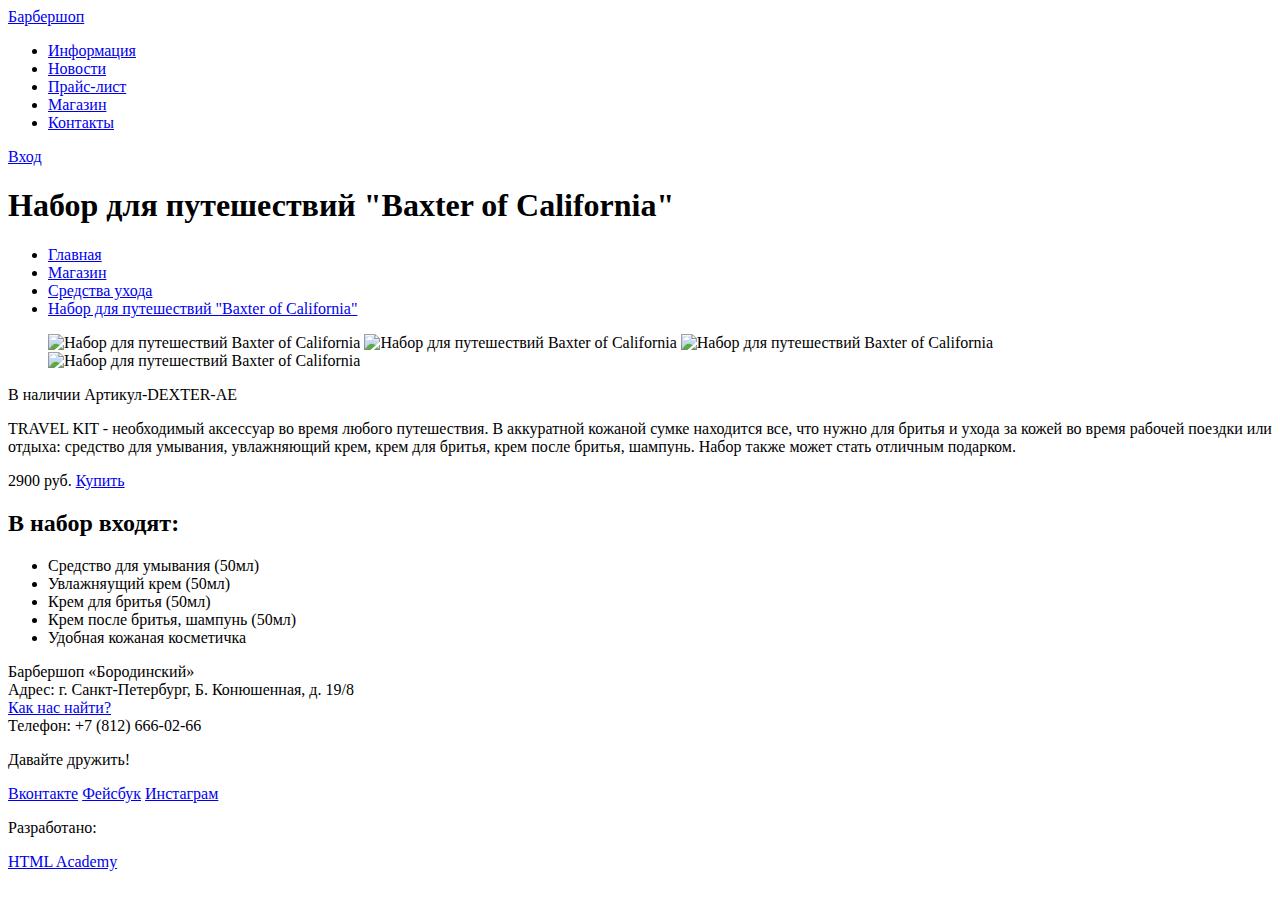
==== catalog-item.html @ ea161397 "Внес исправления: убрал br, убрал декоративные изображения, заменил кнопки на ссылки" ====
<!DOCTYPE html>
<html lang="ru">
    <head>
        <meta charset="utf-8">
        <title>Барбершоп: Набор для путешествий "Baxter of California"</title>
    </head>
    <body>
        <header class="item-header">
            <div class="container">
                <a class="logo" href="index.html">Барбершоп</a>
                <nav class="main-navigation">
                    <ul>
                        <li><a href="#">Информация</a></li>
                        <li><a href="#">Новости</a></li>
                        <li><a href="#">Прайс-лист</a></li>
                        <li><a class="active" href="#">Магазин</a></li>
                        <li><a href="#">Контакты</a></li>
                    </ul>
                </nav>
                <div class="user-block">
                    <a class="login" href="#">Вход</a>
                </div>
            </div>
        </header>
        <main class="container">
            <h1>Набор для путешествий "Baxter of California"</h1>
            <nav class="breadscrumbs">
                <ul>
                    <li><a href="#">Главная</a></li>
                    <li><a href="#">Магазин</a></li>
                    <li><a href="#">Средства ухода</a></li>
                    <li><a class="active" href="#">Набор для путешествий "Baxter of California"</a></li>
                </ul>
            </nav>
            <figure class="gallery">
                <img src="img/product1.png" width="486" height="524" alt="Набор для путешествий Baxter of California">
                <img src="img/product1.png" width="166" height="175" alt="Набор для путешествий Baxter of California">
                <img src="img/product1.png" width="166" height="175" alt="Набор для путешествий Baxter of California">
                <img src="img/product1.png" width="166" height="175" alt="Набор для путешествий Baxter of California">
            </figure>
        
            <section class="information">
                <span class="information-available">В наличии</span>
                <span class="information-code">Артикул-DEXTER-AE</span>
                <p class="information-describe">
                    TRAVEL KIT - необходимый аксессуар во время любого путешествия. В аккуратной кожаной  сумке находится все, что нужно для бритья и ухода за кожей во время рабочей поездки или отдыха: средство для умывания, увлажняющий крем, крем для бритья, крем после бритья, шампунь. Набор также может стать отличным подарком.
                </p>
                <div class="information-price">
                    2900 руб.
                    <a class="buy" href="#">Купить</a>
                </div>
                <h2>В набор входят:</h2>
                <ul>
                    <li>Средство для умывания (50мл)</li>
                    <li>Увлажняущий крем (50мл)</li>
                    <li>Крем для бритья (50мл)</li>
                    <li>Крем после бритья, шампунь (50мл)</li>
                    <li>Удобная кожаная косметичка</li>
                </ul> 
            </section>
        </main>
        <footer class="item-footer">
            <div class="container">
                <section class="footer-contacts">
                    Барбершоп «Бородинский»<br>
                    Адрес: г. Санкт-Петербург, Б. Конюшенная, д. 19/8<br>
                    <a href="#">Как нас найти?</a><br>
                    Телефон: +7 (812) 666-02-66
                </section>
                <section class="footer-social">
                    <p>Давайте дружить!</p>
                    <a class="social-btn social-btn-vk" href="#">Вконтакте</a>
                    <a class="social-btn social-btn-fb" href="#">Фейсбук</a>
                    <a class="social-btn social-btn-inst" href="#">Инстаграм</a>
                </section>
                <section class="footer-copyright">
                    <p>Разработано:</p>
                    <a class="btn" href="https://htmlacademy.ru">HTML Academy</a>
                </section>
            </div>
        </footer>
    </body>
</html>
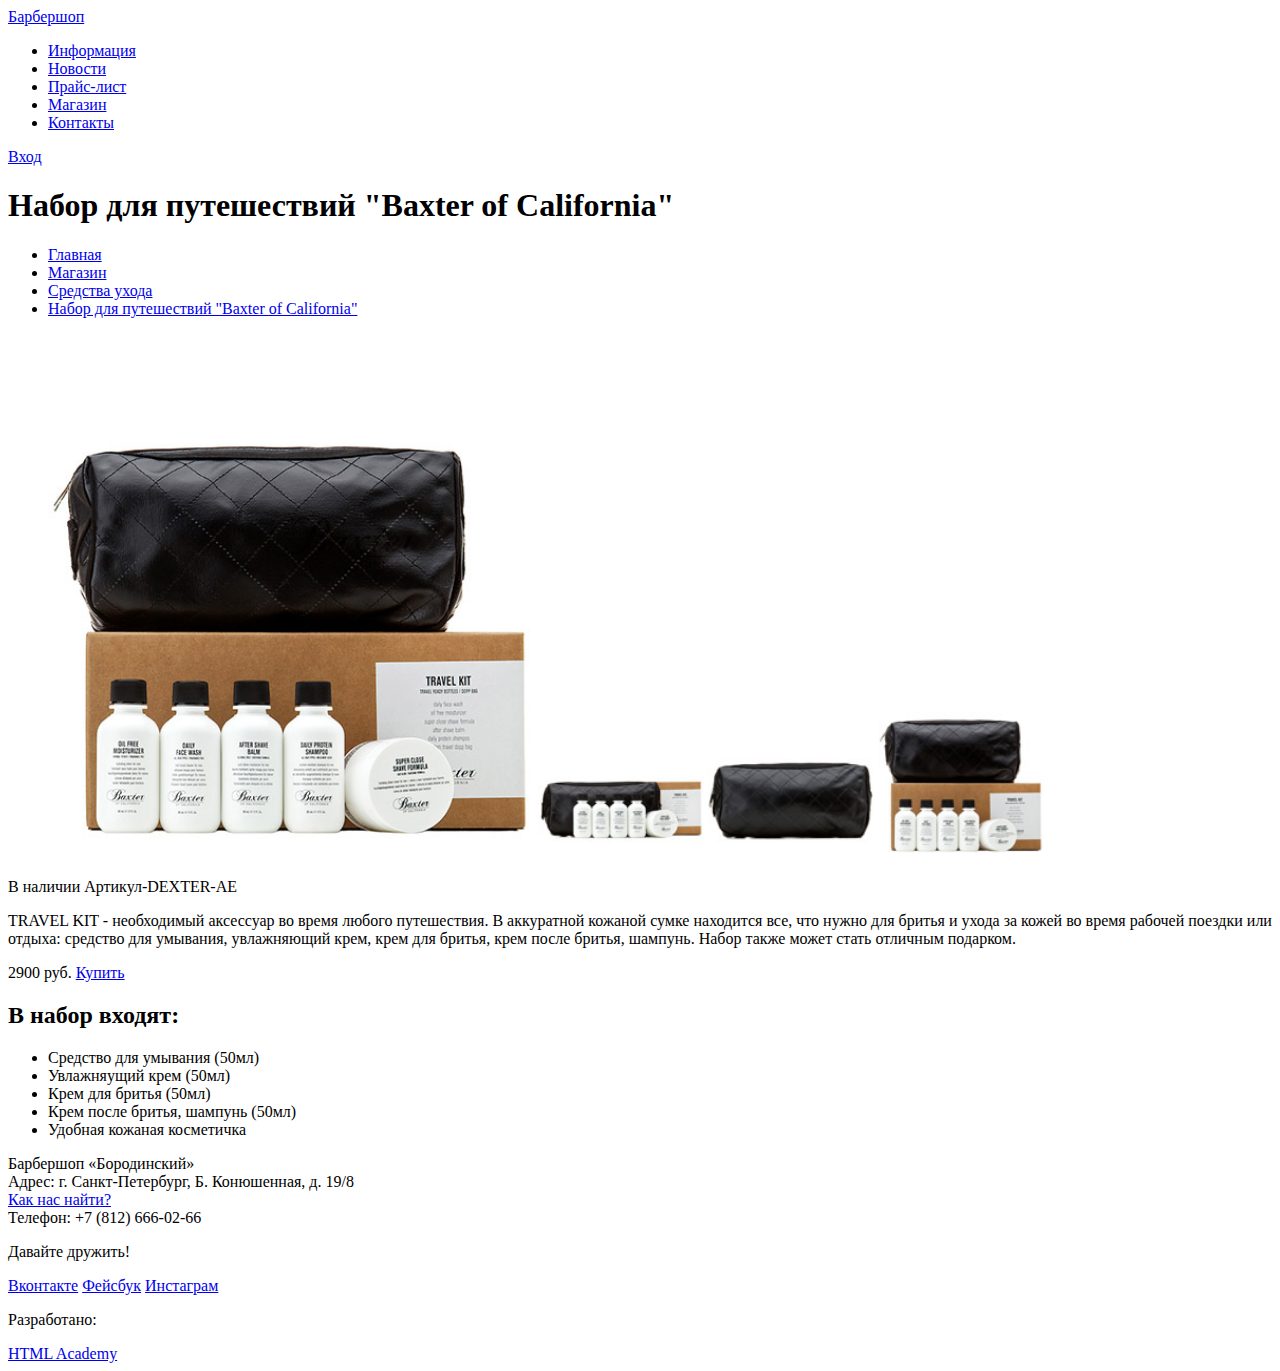
==== commit 40a57fcf: "Созданы изображения, изображения добавлены в разметку" ====
--- a/catalog-item.html
+++ b/catalog-item.html
@@ -10,11 +10,11 @@
                 <a class="logo" href="index.html">Барбершоп</a>
                 <nav class="main-navigation">
                     <ul>
-                        <li><a href="#">Информация</a></li>
-                        <li><a href="#">Новости</a></li>
-                        <li><a href="#">Прайс-лист</a></li>
-                        <li><a class="active" href="#">Магазин</a></li>
-                        <li><a href="#">Контакты</a></li>
+                        <li><a href="index.html">Информация</a></li>
+                        <li><a href="news.html">Новости</a></li>
+                        <li><a href="price.html">Прайс-лист</a></li>
+                        <li><a class="active" href="catalog.html">Магазин</a></li>
+                        <li><a href="contacts.html">Контакты</a></li>
                     </ul>
                 </nav>
                 <div class="user-block">
@@ -29,14 +29,14 @@
                     <li><a href="#">Главная</a></li>
                     <li><a href="#">Магазин</a></li>
                     <li><a href="#">Средства ухода</a></li>
-                    <li><a class="active" href="#">Набор для путешествий "Baxter of California"</a></li>
+                    <li><a class="active" href="catalog-item.html">Набор для путешествий "Baxter of California"</a></li>
                 </ul>
             </nav>
             <figure class="gallery">
-                <img src="img/product1.png" width="486" height="524" alt="Набор для путешествий Baxter of California">
-                <img src="img/product1.png" width="166" height="175" alt="Набор для путешествий Baxter of California">
-                <img src="img/product1.png" width="166" height="175" alt="Набор для путешествий Baxter of California">
-                <img src="img/product1.png" width="166" height="175" alt="Набор для путешествий Baxter of California">
+                <img src="img/baxter1.jpg" width="486" height="524" alt="Набор для путешествий Baxter of California">
+                <img src="img/baxter2.jpg" width="166" height="175" alt="Набор для путешествий Baxter of California">
+                <img src="img/baxter3.jpg" width="166" height="175" alt="Набор для путешествий Baxter of California">
+                <img src="img/baxter4.jpg" width="166" height="175" alt="Набор для путешествий Baxter of California">
             </figure>
         
             <section class="information">
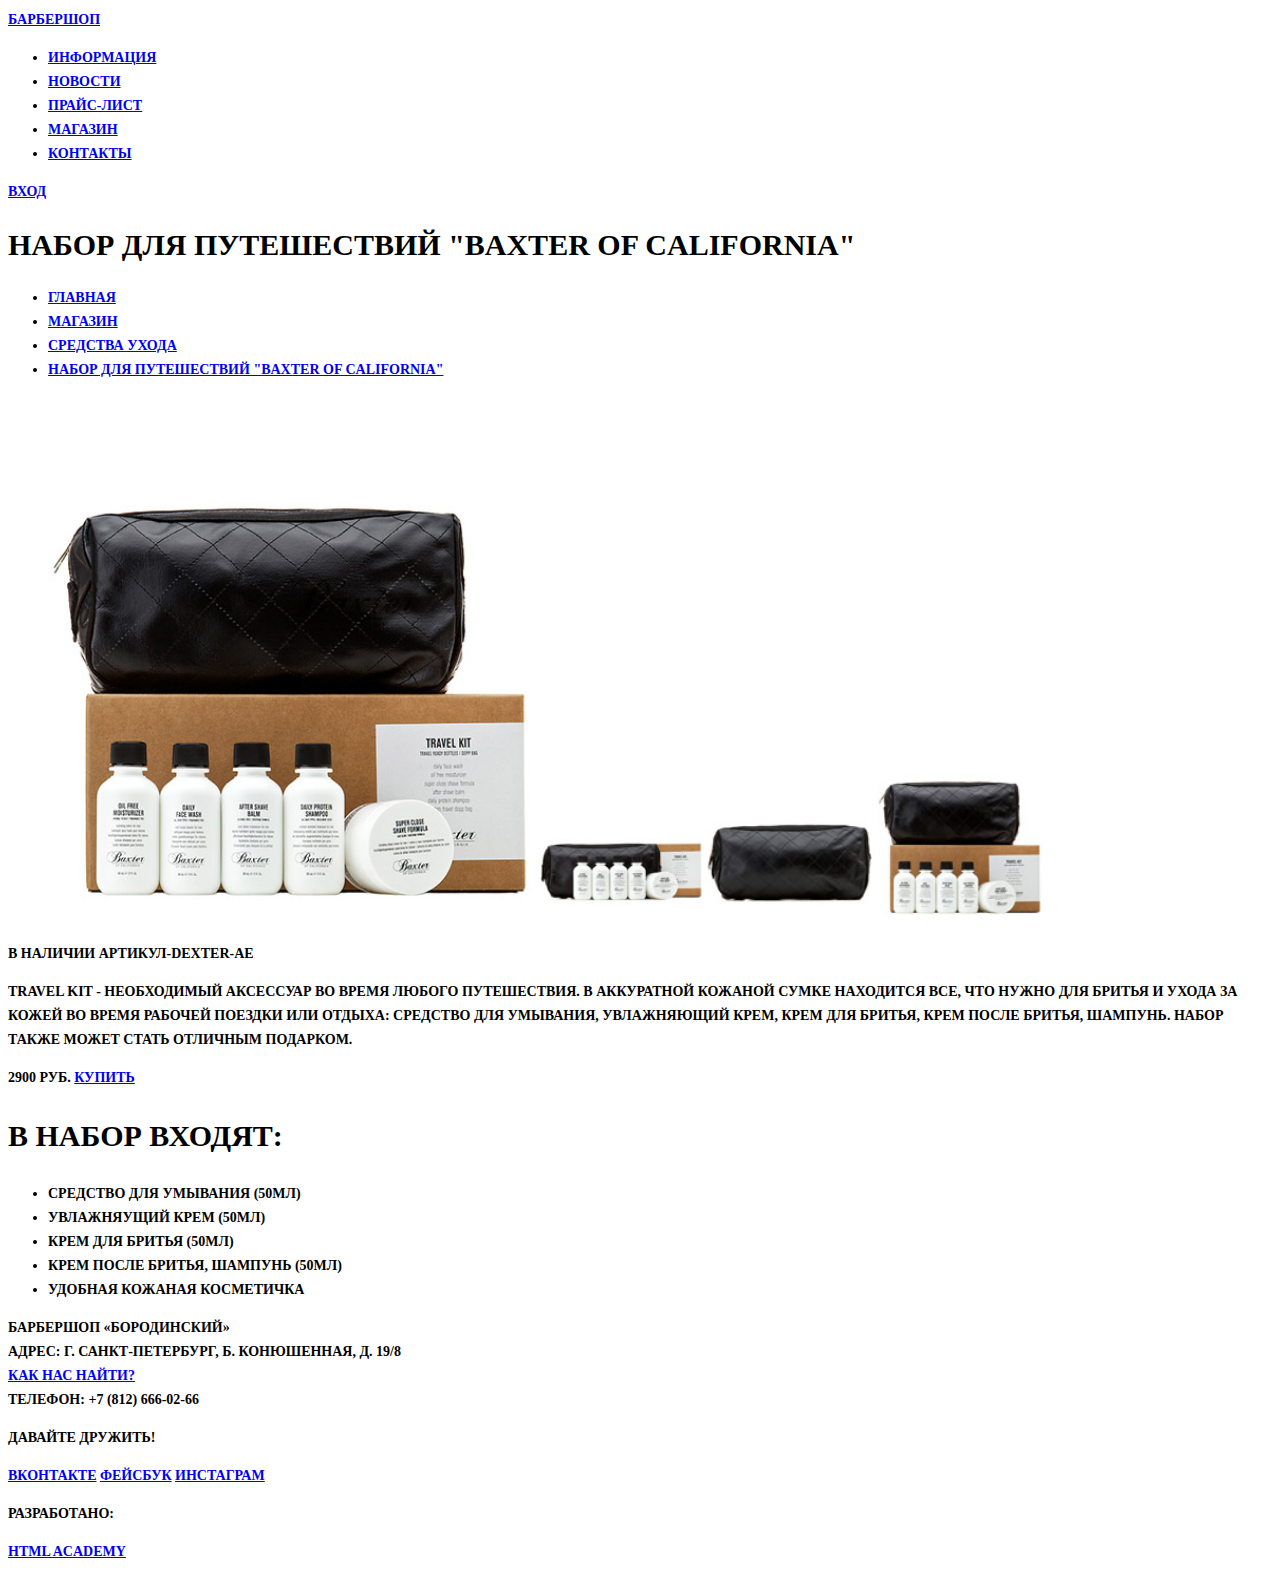
==== commit 6800ed88: "подключен файл стилей" ====
--- a/catalog-item.html
+++ b/catalog-item.html
@@ -3,6 +3,7 @@
     <head>
         <meta charset="utf-8">
         <title>Барбершоп: Набор для путешествий "Baxter of California"</title>
+        <link href="css/style.css" rel="stylesheet">
     </head>
     <body>
         <header class="item-header">
--- a/css/style.css
+++ b/css/style.css
@@ -0,0 +1,26 @@
+body {
+    color: black;
+    font-size: 14px;
+    font-weight: bold;
+    line-height: 24px;
+    font-family: "PTSans", serif;
+    text-transform: uppercase;
+}
+
+h1 {
+    color: black;
+    font-size: 30px;
+    font-weight: bold;
+    line-height: 42px;
+    font-family: "PTSans", serif;
+    text-transform: uppercase;
+}
+
+h2 {
+    color: black;
+    font-size: 30px;
+    font-weight: bold;
+    line-height: 42px;
+    font-family: "PTSans", serif;
+    text-transform: uppercase;
+}
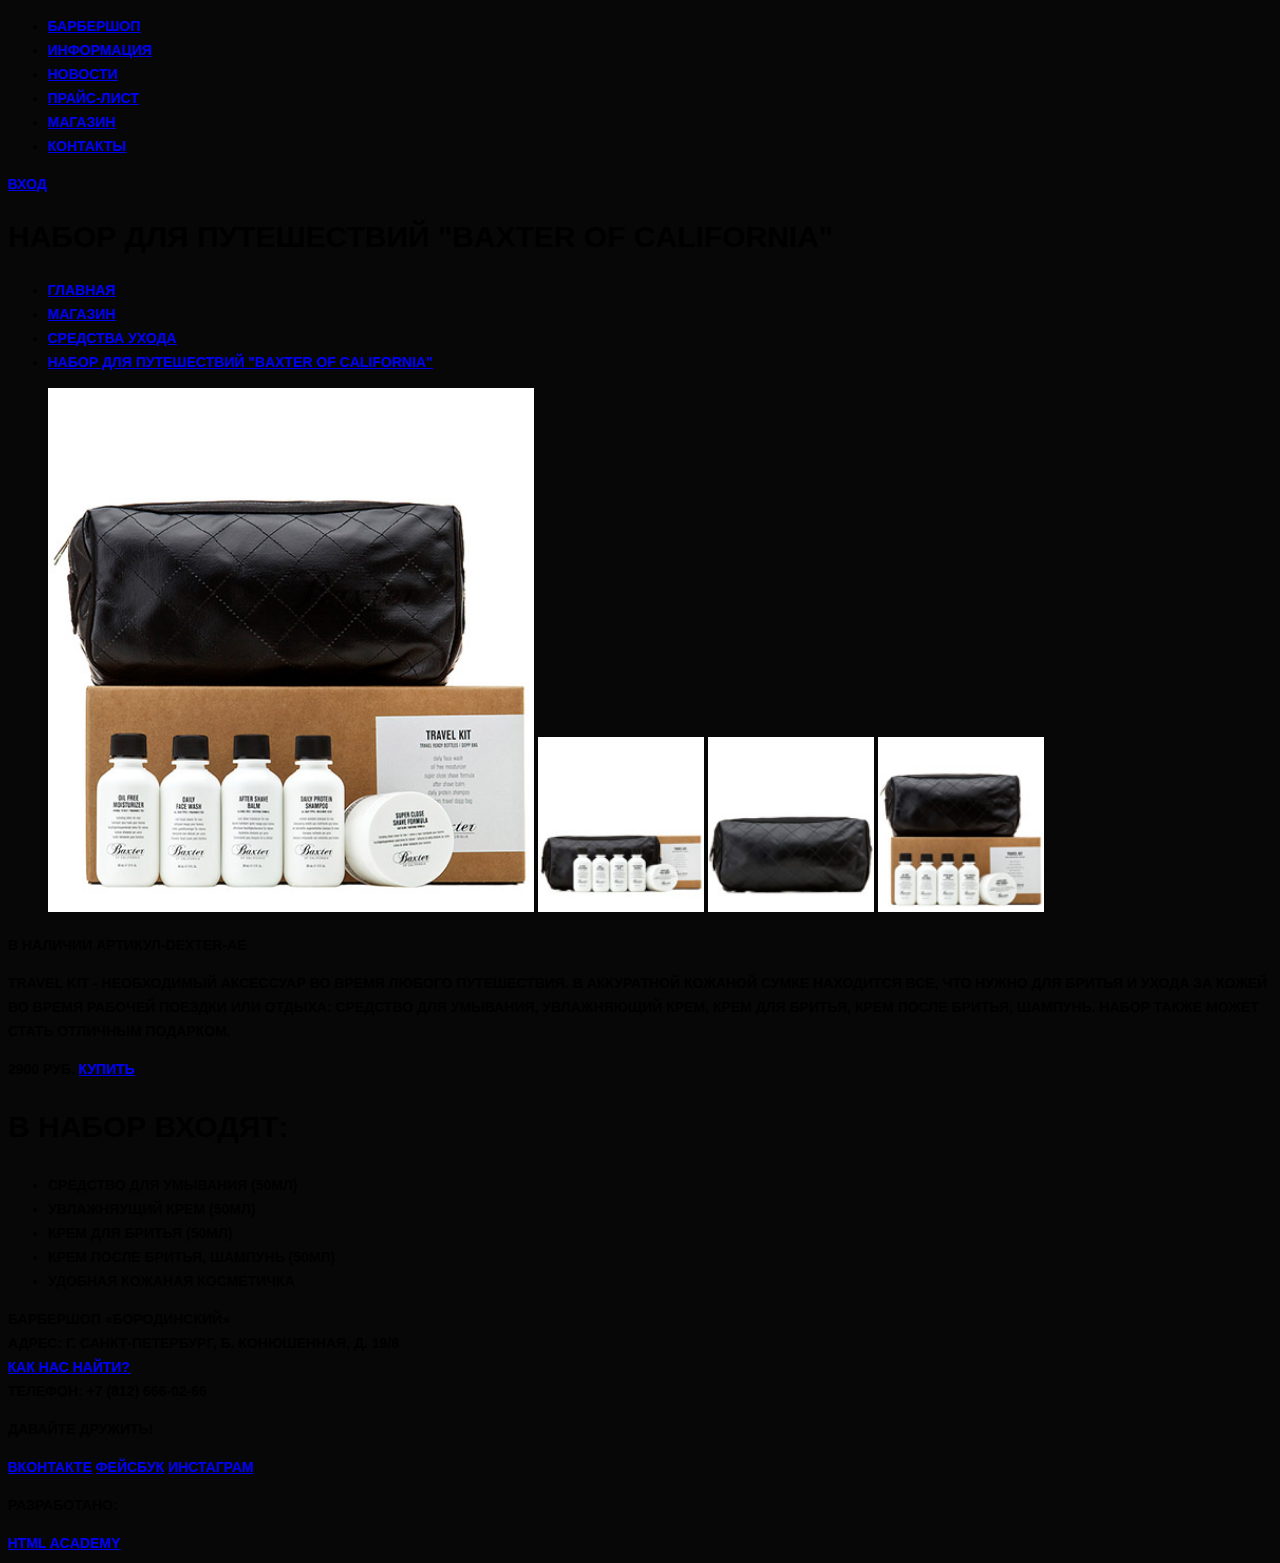
==== commit 747762ff: "Добавлен класс clearfix" ====
--- a/catalog-item.html
+++ b/catalog-item.html
@@ -7,10 +7,10 @@
     </head>
     <body>
         <header class="item-header">
-            <div class="container">
-                <a class="logo" href="index.html">Барбершоп</a>
+            <div class="container clearfix">
                 <nav class="main-navigation">
                     <ul>
+                        <li><a class="logo" href="index.html">Барбершоп</a></li>
                         <li><a href="index.html">Информация</a></li>
                         <li><a href="news.html">Новости</a></li>
                         <li><a href="price.html">Прайс-лист</a></li>
@@ -23,7 +23,7 @@
                 </div>
             </div>
         </header>
-        <main class="container">
+        <main class="container clearfix">
             <h1>Набор для путешествий "Baxter of California"</h1>
             <nav class="breadscrumbs">
                 <ul>
@@ -61,7 +61,7 @@
             </section>
         </main>
         <footer class="item-footer">
-            <div class="container">
+            <div class="container clearfix">
                 <section class="footer-contacts">
                     Барбершоп «Бородинский»<br>
                     Адрес: г. Санкт-Петербург, Б. Конюшенная, д. 19/8<br>
--- a/css/style.css
+++ b/css/style.css
@@ -3,24 +3,17 @@
     font-size: 14px;
     font-weight: bold;
     line-height: 24px;
-    font-family: "PTSans", serif;
+    font-family: "PT Sans", "Arial", sans-serif;
     text-transform: uppercase;
+    background-color: #070707;
 }
 
 h1 {
-    color: black;
     font-size: 30px;
-    font-weight: bold;
     line-height: 42px;
-    font-family: "PTSans", serif;
-    text-transform: uppercase;
 }
 
 h2 {
-    color: black;
     font-size: 30px;
-    font-weight: bold;
     line-height: 42px;
-    font-family: "PTSans", serif;
-    text-transform: uppercase;
 }
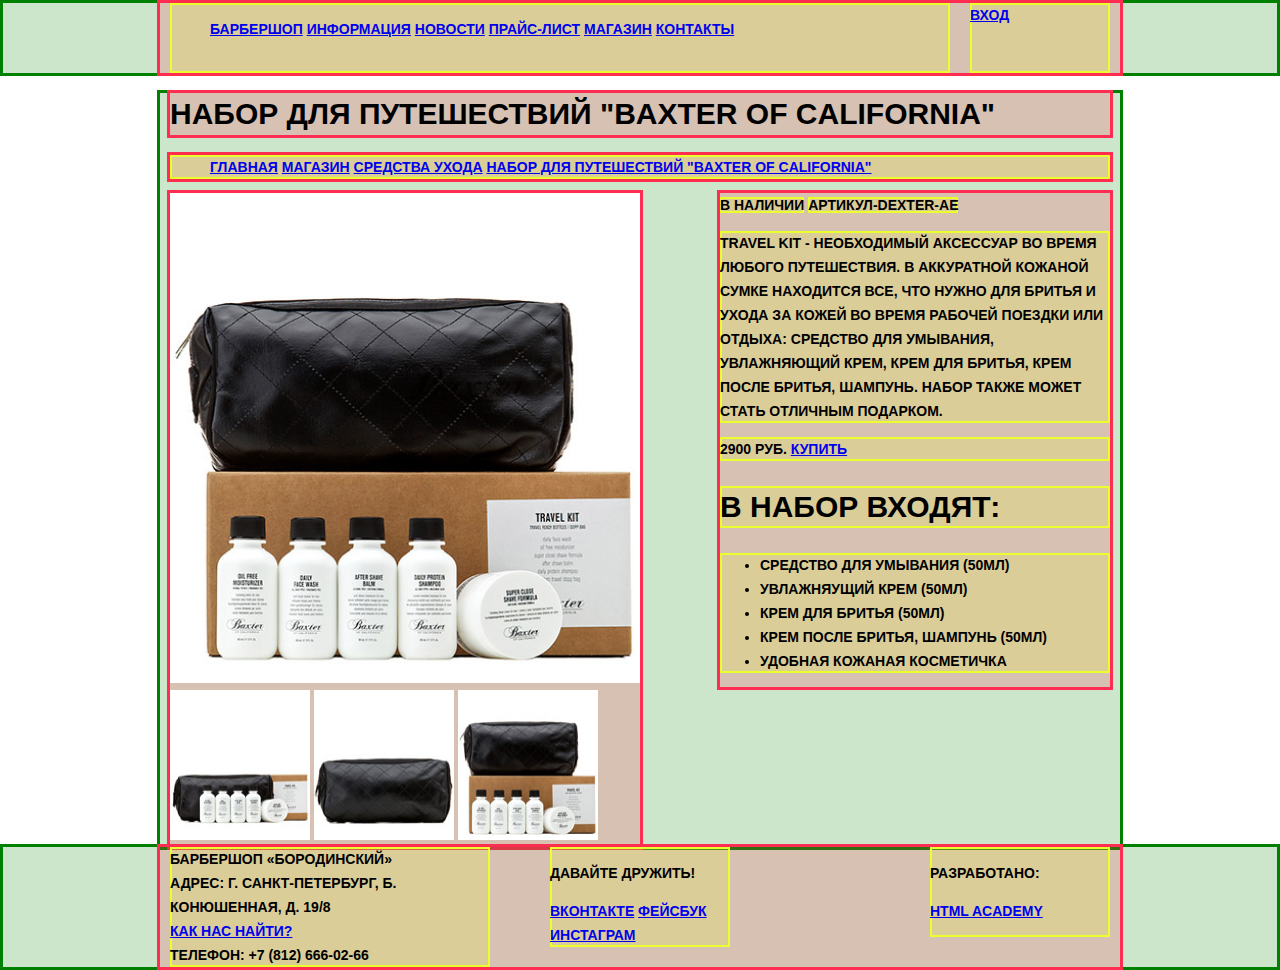
==== commit 0f292c69: "поправил размеры изображений" ====
--- a/catalog-item.html
+++ b/catalog-item.html
@@ -34,10 +34,10 @@
                 </ul>
             </nav>
             <figure class="gallery">
-                <img src="img/baxter1.jpg" width="486" height="524" alt="Набор для путешествий Baxter of California">
-                <img src="img/baxter2.jpg" width="166" height="175" alt="Набор для путешествий Baxter of California">
-                <img src="img/baxter3.jpg" width="166" height="175" alt="Набор для путешествий Baxter of California">
-                <img src="img/baxter4.jpg" width="166" height="175" alt="Набор для путешествий Baxter of California">
+                <img src="img/baxter1.jpg" width="470" height="490" alt="Набор для путешествий Baxter of California">
+                <img src="img/baxter2.jpg" width="140" height="150" alt="Набор для путешествий Baxter of California">
+                <img src="img/baxter3.jpg" width="140" height="150" alt="Набор для путешествий Baxter of California">
+                <img src="img/baxter4.jpg" width="140" height="150" alt="Набор для путешествий Baxter of California">
             </figure>
         
             <section class="information">
--- a/css/style.css
+++ b/css/style.css
@@ -5,7 +5,7 @@
     line-height: 24px;
     font-family: "PT Sans", "Arial", sans-serif;
     text-transform: uppercase;
-    background-color: #070707;
+/*    background-color: #070707;*/
 }
 
 h1 {
@@ -17,3 +17,294 @@
     font-size: 30px;
     line-height: 42px;
 }
+
+html,
+body {
+  min-width: 1122px;
+  margin: 0;
+  padding: 0;
+}
+
+.clearfix::after {
+  content: "";
+
+  display: table;
+  clear: both;
+}
+
+.container {
+  width: 940px;
+  margin: 0 auto;
+  padding: 0 10px;
+}
+
+.main-header {
+  margin-bottom: 60px;
+}
+
+.main-navigation {
+  float: left;
+  width: 780px;
+  min-height: 70px;
+}
+
+.main-navigation li {
+    display: inline-block;
+}
+
+.user-block {
+  float: right;
+  width: 140px;
+  min-height: 70px;
+}
+
+.index-logo {
+  width: 368px;
+  min-height: 204px;
+  margin-right: auto;
+  margin-left: auto;
+  margin-bottom: 25px;
+}
+
+.features {
+    margin-bottom: 80px;
+}
+
+.features-item {
+  float: left;
+  width: 300px;
+  min-height: 175px;
+  margin-right: 20px;
+}
+
+.features-item:last-child {
+  margin-right: 0;
+}
+
+.index-content {
+  margin-bottom: 35px;
+  padding: 50px 80px;
+}
+
+.index-content-left {
+  float: left;
+  width: 380px;
+  min-height: 330px;
+}
+
+.index-content-right {
+  float: right;
+  width: 300px;
+  min-height: 330px;
+}
+
+.main-footer {
+  margin-top: 65px;
+  padding-top: 60px;
+  padding-bottom: 40px;
+}
+
+.footer-contacts {
+  float: left;
+  width: 320px;
+  margin-right: 60px;
+  min-height: 90px;
+}
+
+.footer-social {
+  float: left;
+  width: 180px;
+  min-height: 90px;
+}
+
+.footer-copyright {
+  float: right;
+  width: 180px;
+  min-height: 90px;
+}
+
+/*Catalog-item*/
+.breadscrumbs li {
+    display: inline-block;
+}
+
+.gallery {
+    float: left;
+    width: 470px;
+    margin: 0;
+    
+}
+
+.information {
+    float: right;
+    width: 390px;
+}
+
+/*Catalog*/
+.filters {
+    float: left;
+    width: 220px;
+    margin-right: 20px;
+}
+
+.products {
+    float: right;
+    width: 700px;
+    
+}
+
+.products-product {
+    display: inline-block;
+    width: 220px;
+    height: 280px;
+    vertical-align: top;
+    margin-right: 16px;
+    margin-bottom: 20px;
+}
+
+.products-product:nth-child(3),
+.products-product:nth-child(6) {
+    margin-right: 0;
+}
+
+.products-product figure {
+    margin: 0;
+}
+/*======================================
+ Системное оформление - не изменять
+=======================================*/
+
+body {
+  padding: 3px;
+}
+
+body > *,
+body > * > *,
+body > * > * > * {
+  position: relative;
+}
+
+body > *::before,
+body > * > *::before,
+body > * > * > *::before {
+  display: none;
+}
+
+body > *::before {
+  top: -3px;
+  left: -3px;
+}
+
+body > * > *::before {
+  top: -3px;
+  left: -3px;
+}
+
+body > * > * > *::before {
+  top: 0;
+  left: 0;
+}
+
+body > * {
+  background: rgba(0, 128, 0, 0.2);
+  box-shadow: 0 0 0 3px green;
+}
+
+body > *::before {
+  color: white;
+
+  background: green;
+}
+
+body > * > * {
+  background: rgba(255, 45, 82, 0.2);
+  box-shadow: 0 0 0 3px rgb(255, 45, 82);
+}
+
+body > * > *::before {
+  color: white;
+
+  background: rgb(255, 45, 82);
+}
+
+body > * > * > * {
+  background: rgba(234, 255, 45, 0.2);
+  box-shadow: inset 0 0 0 2px rgb(234, 255, 45);
+
+}
+
+body > * > * > *::before {
+  color: black;
+
+  background: rgb(234, 255, 45);
+}
+
+.main-header::before {
+  content: ".main-header";
+}
+
+.container::before {
+  content: ".container";
+}
+
+.main-header .container::before {
+  top: auto;
+  bottom: -28px;
+}
+
+.main-navigation::before {
+  content: ".main-navigation";
+}
+
+.user-block::before {
+  content: ".user-block";
+}
+
+.index-logo::before {
+  content: ".index-logo";
+}
+
+.features::before {
+  content: ".features";
+  top: -28px;
+}
+
+.features-item::before {
+  content: ".features-item";
+}
+
+.index-content::before {
+  content: ".index-content";
+}
+
+.index-content-left::before {
+  content: ".index-content-left";
+  left: auto;
+  right: 0;
+}
+
+.index-content-right::before {
+  content: ".index-content-right";
+  left: auto;
+  right: 0;
+}
+
+.main-footer::before {
+  content: ".main-footer";
+}
+
+.main-footer .container::before {
+  top: -28px;
+}
+
+.footer-contacts::before {
+  content: ".footer-contacts";
+}
+
+.footer-social::before {
+  content: ".footer-social";
+}
+
+.footer-copyright::before {
+  content: ".footer-copyright";
+}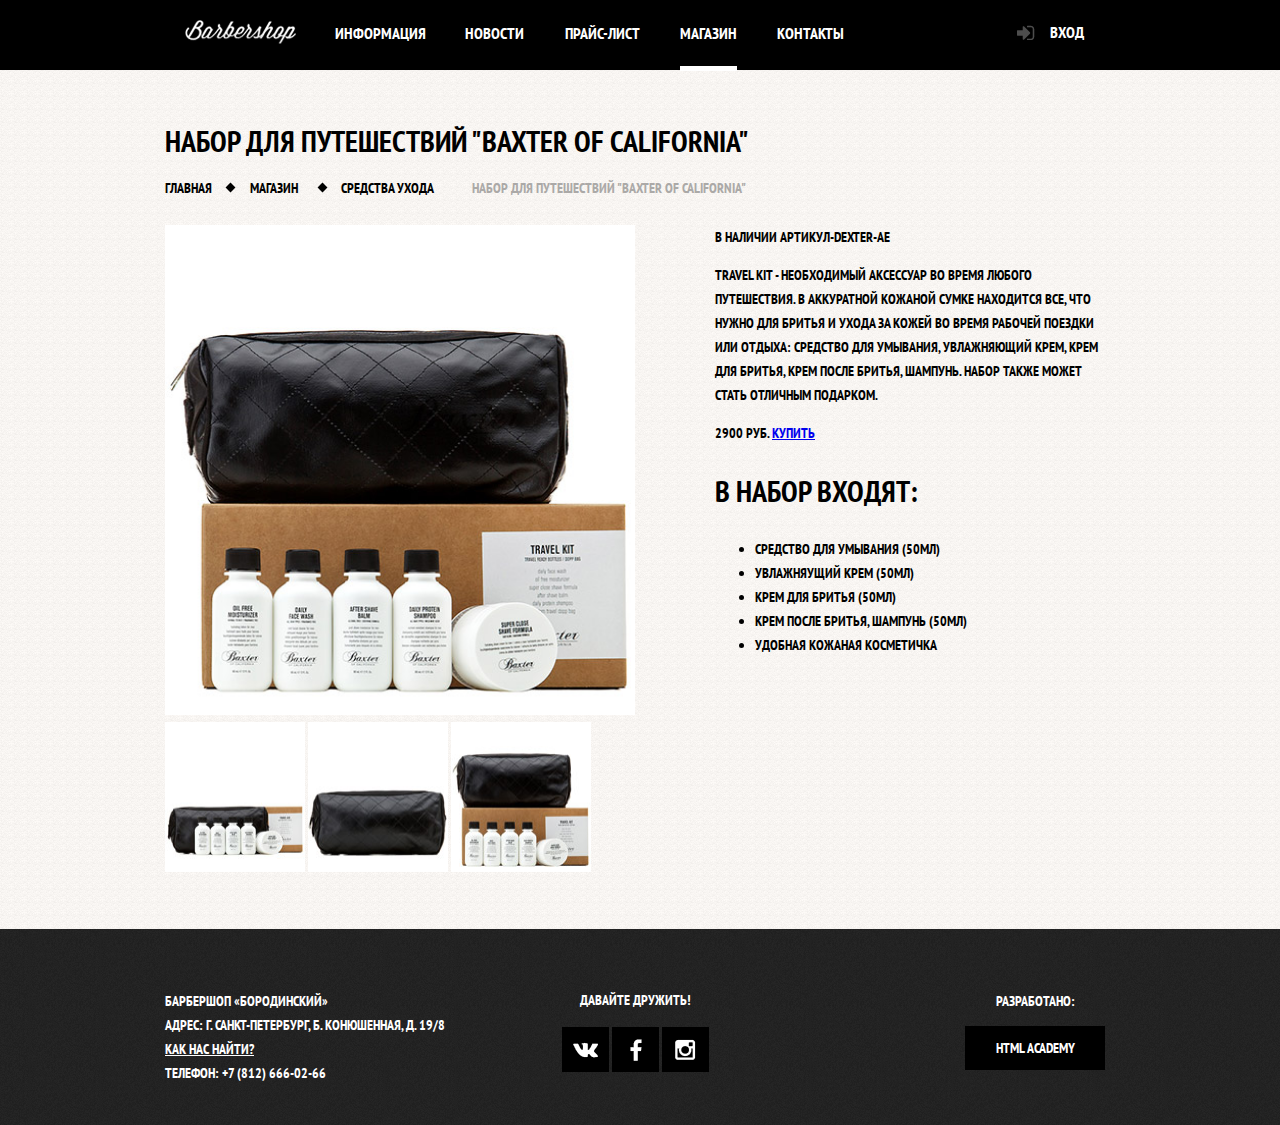
==== commit 7e06dbf6: "подключен шрифт, normalize.css" ====
--- a/catalog-item.html
+++ b/catalog-item.html
@@ -3,23 +3,25 @@
     <head>
         <meta charset="utf-8">
         <title>Барбершоп: Набор для путешествий "Baxter of California"</title>
+        <link rel="stylesheet" href="https://fonts.googleapis.com/css?family=PT+Sans+Narrow:400,700&amp;subset=latin,cyrillic">
+        <link href="css/normalize.css" rel="stylesheet">
         <link href="css/style.css" rel="stylesheet">
     </head>
-    <body>
-        <header class="item-header">
+    <body class="catalog">
+        <header class="main-header">
             <div class="container clearfix">
+                <a class="logo" href="index.html">Barbershop</a>
                 <nav class="main-navigation">
                     <ul>
-                        <li><a class="logo" href="index.html">Барбершоп</a></li>
-                        <li><a href="index.html">Информация</a></li>
-                        <li><a href="news.html">Новости</a></li>
-                        <li><a href="price.html">Прайс-лист</a></li>
-                        <li><a class="active" href="catalog.html">Магазин</a></li>
-                        <li><a href="contacts.html">Контакты</a></li>
+                        <li><a href="#">Информация</a></li>
+                        <li><a href="#">Новости</a></li>
+                        <li><a href="#">Прайс-лист</a></li>
+                        <li><a class="active" href="#">Магазин</a></li>
+                        <li><a href="#">Контакты</a></li>
                     </ul>
                 </nav>
                 <div class="user-block">
-                    <a class="login" href="#">Вход</a>
+                    <a href="form.html" class="login">Вход</a>
                 </div>
             </div>
         </header>
@@ -60,7 +62,7 @@
                 </ul> 
             </section>
         </main>
-        <footer class="item-footer">
+        <footer class="main-footer">
             <div class="container clearfix">
                 <section class="footer-contacts">
                     Барбершоп «Бородинский»<br>
--- a/css/style.css
+++ b/css/style.css
@@ -1,10 +1,12 @@
 body {
-    color: black;
+    min-width: 960px;
+    font-weight: 700;
     font-size: 14px;
-    font-weight: bold;
     line-height: 24px;
-    font-family: "PT Sans", "Arial", sans-serif;
+    font-family: "PT Sans Narrow", "Arial", sans-serif;
     text-transform: uppercase;
+    color: white;
+    background: #000000 url("../img/trim.jpg") no-repeat center top;
 /*    background-color: #070707;*/
 }
 
@@ -18,109 +20,667 @@
     line-height: 42px;
 }
 
-html,
-body {
-  min-width: 1122px;
-  margin: 0;
-  padding: 0;
-}
-
 .clearfix::after {
+    content: "";
+
+    display: table;
+    clear: both;
+}
+
+.sprite {
+    background-image: url(spritesheet.png);
+    background-repeat: no-repeat;
+    display: block;
+}
+
+.sprite-barb-logo {
+    width: 111px;
+    height: 24px;
+    background-position: -10px -10px;
+}
+
+.sprite-enter-icon {
+    width: 18px;
+    height: 16px;
+    background-position: -10px -54px;
+}
+
+.sprite-enter-icon-active {
+    width: 18px;
+    height: 16px;
+    background-position: -48px -54px;
+}
+
+.sprite-facebook-icon {
+    width: 12px;
+    height: 22px;
+    background-position: -86px -54px;
+}
+
+.sprite-facebook-icon-active {
+    width: 12px;
+    height: 22px;
+    background-position: -10px -96px;
+}
+
+.sprite-instagram-icon {
+    width: 21px;
+    height: 21px;
+    background-position: -42px -96px;
+}
+
+.sprite-instagram-icon-active {
+    width: 21px;
+    height: 21px;
+    background-position: -83px -96px;
+}
+
+.sprite-vk-icon {
+    width: 25px;
+    height: 16px;
+    background-position: -141px -10px;
+}
+
+.sprite-vk-icon-active {
+    width: 25px;
+    height: 16px;
+    background-position: -141px -46px;
+}
+
+.container {
+    width: 940px;
+    margin: 0 auto;
+    padding: 0 10px;
+}
+
+.main-header {
+    position: relative;
+    margin-bottom: 60px;
+    
+    color: #ffffff;
+  
+    background-color: #000000;
+}
+
+.logo {
+    position: absolute;
+    top: 20px;
+    left: 185px;
+    display: block;
+    width: 111px;
+    height: 24px;
+    font-size: 0;
+    background-image: url(../img/spritesheet.png);
+    background-position: -10px -10px;
+}
+
+.main-navigation {
+    float: left;
+    
+    width: 780px;
+    min-height: 70px;
+}
+
+.main-navigation a {
+    padding-top: 25px;
+    padding-bottom: 28px;
+    font-size: 16px;
+    line-height: 20px;
+    color: #ffffff;
+    text-decoration: none;
+}
+
+.main-navigation .active {
+    border-bottom: 5px solid white;
+    padding-bottom: 23px;
+}
+
+.main-navigation ul {
+    padding: 0;
+    margin: 0;
+}
+
+.main-navigation li {
+    display: inline-block;
+    padding-top: 22px;
+    padding-bottom: 24px;
+    margin-right: -4px;
+}
+
+.main-navigation li:first-child {
+    padding-left: 15px;
+    padding-right: 15px;
+}
+
+.catalog .main-navigation li:first-child {
+    margin-left: 150px;
+}
+
+.main-navigation li:nth-child(2) {
+    padding-left: 25px;
+    padding-right: 25px;
+}
+
+.main-navigation li:nth-child(3) {
+    padding-left: 17px;
+    padding-right: 17px;
+}
+
+.main-navigation li:nth-child(4) {
+    padding-left: 24px;
+    padding-right: 24px;
+}
+
+.main-navigation li:last-child {
+    padding-left: 17px;
+    padding-right: 17px;
+}
+
+.main-navigation li:hover {
+    background-color: #242424;
+}
+
+.user-block {
+    position: relative;
+    float: right;
+    width: 140px;
+    min-height: 70px;
+    font-size: 16px;
+    line-height: 20px;
+}
+
+.user-block a {
+    display: block;
+    color: #ffffff;
+    text-decoration: none;
+    padding-top: 22px;
+    padding-bottom: 28px;
+    padding-left: 80px;
+}
+
+.user-block a:hover,
+.user-block a:active {
+    background-color: #242424;
+}
+
+.user-block a::before {
+    position: absolute;
+    left: 47px;
+    top: 25px;
+    content: "";
+    width: 20px;
+    height: 15px;
+    background-image: url(../img/spritesheet.png);
+    background-repeat: no-repeat;
+    background-position: -10px -54px;
+}
+
+.user-block a:hover::before,
+.user-block a:active::before {
+    position: absolute;
+    left: 47px;
+    top: 25px;
+    content: "";
+    width: 20px;
+    height: 15px;
+    background-image: url(../img/spritesheet.png);
+    background-repeat: no-repeat;
+    background-position: -48px -54px;
+}
+
+.enter-form {
+    position: absolute;
+    top: 120px;
+    left: 410px;
+    width: 300px;
+    height: 345px;
+    padding: 20px 80px;
+    color: black;
+    background-color: white;
+    background-image: url(../img/texture.png);
+    z-index: 2;
+}
+
+.close {
+  position: absolute;
+  top: 5px;
+  right: -34px;
+  width: 25px;
+  height: 25px;
+  font-size: 0;
+  background-color: transparent;
+  border: 0;
+  outline: 0;
+  cursor: pointer;
+}
+
+.close::before,
+.close::after {
   content: "";
-
-  display: table;
-  clear: both;
-}
-
-.container {
-  width: 940px;
-  margin: 0 auto;
-  padding: 0 10px;
-}
-
-.main-header {
-  margin-bottom: 60px;
-}
-
-.main-navigation {
-  float: left;
-  width: 780px;
-  min-height: 70px;
-}
-
-.main-navigation li {
-    display: inline-block;
-}
-
-.user-block {
-  float: right;
-  width: 140px;
-  min-height: 70px;
+  position: absolute;
+  top: 10px;
+  left: 2px;
+  width: 25px;
+  height: 5px;
+  background-color: #d0d0d0;
+  border-radius: 1px;
+}
+
+.close::before {
+  transform: rotate(45deg);
+}
+
+.close::after {
+  transform: rotate(-45deg);
+}
+
+.enter-form h2 {
+    margin-bottom: 10px;
+}
+
+.enter-form p {
+    margin-bottom: 10px;
+}
+
+.enter-form input[type="text"],
+.enter-form input[type="password"] {
+    padding: 8px 0;
+    padding-left: 15px;
+    margin-bottom: 10px;
+    width: 280px;
+    text-transform: uppercase;
+    border: 2px solid black;
+    outline: none;
+}
+
+.enter-form input[type="text"]:focus,
+.enter-form input[type="password"]:focus {
+    border: 2px solid #663d15;
+}
+
+.enter-form input[type="checkbox"] {
+    display: none;
+    margin-right: 15px;
+}
+
+.enter-form input[type="checkbox"] + .checkbox-indicator {
+    position: absolute;
+    top: 245px;
+    width: 17px;
+    height: 17px;
+    border: 2px solid black;
+}
+
+.enter-form input[type="checkbox"]:checked + .checkbox-indicator::before,
+.enter-form input[type="checkbox"]:checked + .checkbox-indicator::after {
+  content: "";
+  position: absolute;
+  top: 8px;
+  left: 1px;
+
+  width: 15px;
+  height: 2px;
+
+  background-color: #000000;
+}
+
+.enter-form input[type="checkbox"]:checked + .checkbox-indicator::before {
+  transform: rotate(45deg);
+}
+
+.enter-form input[type="checkbox"]:checked + .checkbox-indicator::after {
+  transform: rotate(-45deg);
+}
+
+label {
+    margin-left: 30px;
+    cursor: pointer;
+}
+
+label:hover {
+    color: #663d15;
+}
+.enter-form a {
+    margin-left: 72px;
+    text-decoration: none;
+    color: black;
+    border-bottom: 1px solid black;
+}
+
+.enter-form a:hover {
+    color: #663d15;
+}
+
+.enter-form input[type="submit"] {
+    width: 300px;
+    padding: 10px 0;
+    margin-top: 15px;
+    text-transform: uppercase;
+    color: white;
+    background-color: black;
+    border: none;
+}
+
+.enter-form input[type="submit"]:hover,
+.enter-form input[type="submit"]:active {
+    background-color: #663d15;
 }
 
 .index-logo {
-  width: 368px;
-  min-height: 204px;
-  margin-right: auto;
-  margin-left: auto;
-  margin-bottom: 25px;
-}
-
-.features {
-    margin-bottom: 80px;
+    width: 368px;
+    min-height: 204px;
+    margin-right: auto;
+    margin-left: auto;
+    margin-bottom: 15px;
 }
 
 .features-item {
-  float: left;
-  width: 300px;
-  min-height: 175px;
-  margin-right: 20px;
+    position: relative;
+    float: left;
+    width: 290px;
+    min-height: 175px;
+    margin-right: 30px;
+    margin-bottom: 65px;
+    text-align: center;
+}
+
+.features-item b {
+    font-size: 30px;
+    line-height: 42px;
+    text-align: center;
+}
+
+.features-item b::after {
+    position: absolute;
+    transform: rotate(45deg);
+    top: 52px;
+    left: 134px;
+    content: "";
+    width: 20px;
+    height: 20px;
+    background-color: white;
+}
+
+.features-item p {
+    margin-top: 58px
 }
 
 .features-item:last-child {
-  margin-right: 0;
+    margin-right: 0;
 }
 
 .index-content {
-  margin-bottom: 35px;
-  padding: 50px 80px;
+    margin-bottom: 35px;
+    margin-left: -5px;
+    padding: 20px 80px;
+    padding-bottom: 50px;
+    background-color: white;
+    color: black;
+    background-image: url(../img/texture.png);
+}
+
+.index-content:last-child {
+    padding-bottom: 45px;
+}
+
+.index-content h2 {
+    margin-bottom: 20px;
 }
 
 .index-content-left {
-  float: left;
-  width: 380px;
-  min-height: 330px;
+    float: left;
+    width: 380px;
+    min-height: 330px;
+}
+
+.index-content ul {
+    list-style: none;
+    padding: 0;
+    margin-bottom: 30px;
+}
+
+.index-content li {
+    margin-bottom: 20px;
+}
+
+.index-content p {
+    margin-bottom: 0px;
+}
+
+.index-content:last-child p {
+    margin-bottom: 20px;
+}
+
+.index-content time {
+    text-transform: lowercase;
+}
+
+.btn,
+.gallery-btn-prev,
+.gallery-btn-next {
+    display: inline-block;
+    width: 140px;
+    margin-right: 16px;
+    padding-top: 10px;
+    padding-bottom: 10px;
+    text-align: center;
+    color: white;
+    text-decoration: none;
+    background-color: black;
+}
+
+.gallery-btn-prev,
+.gallery-btn-next {
+    
+    text-transform: uppercase;
+    border: none;
+}
+
+.btn:hover,
+.btn:active,
+.gallery-btn-prev:hover,
+.gallery-btn-prev:active,
+.gallery-btn-next:hover,
+.gallery-btn-next:active {
+    background-color: #663d15;
 }
 
 .index-content-right {
-  float: right;
-  width: 300px;
-  min-height: 330px;
+    float: right;
+    width: 300px;
+    min-height: 330px;
+    margin-right: 4px;
+    padding-left: 90px;
+}
+
+.gallery {
+    width: 300px;
+}
+
+.gallery figure {
+    width: 286px;
+    margin: 0;
+    margin-top: 9px;
+    margin-bottom: 36px;
+    margin-left: 4px;
+    padding: 0;
+}
+
+.appointment-form input[type="text"],
+.appointment-form input[type="tel"] {
+    display: inline-block;
+    width: 120px;
+    margin-right: 17px;
+    margin-bottom: 17px;
+    padding-top: 9px;
+    padding-bottom: 9px;
+    padding-left: 15px;
+    text-transform: uppercase;
+    border: 2px solid black;
+    outline: none
+}
+
+.appointment-form input[type="text"]:focus,
+.appointment-form input[type="tel"]:focus {
+    border: 2px solid #663d15;
+}
+
+.appointment-form input[type="text"]:nth-child(2n),
+.appointment-form input[type="tel"] {
+    display: inline-block;
+    width: 120px;
+    margin-right: 0px;
+    padding-top: 9px;
+    padding-bottom: 9px;
+    padding-left: 15px;
+    text-transform: uppercase;
+    border: 2px solid black;
+}
+
+.appointment-form button {
+    width: 300px;
+    text-transform: uppercase;
+    border: none;
 }
 
 .main-footer {
-  margin-top: 65px;
-  padding-top: 60px;
-  padding-bottom: 40px;
+    margin-top: 65px;
+    padding-top: 60px;
+    padding-bottom: 40px;
+    background-color: #232323;
+    background-image: url(../img/texture-footer.png);
 }
 
 .footer-contacts {
-  float: left;
-  width: 320px;
-  margin-right: 60px;
-  min-height: 90px;
+    float: left;
+    width: 320px;
+    margin-right: 60px;
+    margin-left: -5px;;
+    min-height: 90px;
+}
+
+.footer-contacts a {
+    color: white;
 }
 
 .footer-social {
-  float: left;
-  width: 180px;
-  min-height: 90px;
+    position: relative;
+    float: left;
+    margin-top: -15px;
+    width: 180px;
+    min-height: 90px;
+    text-align: center;
+}
+
+.footer-social p {
+    margin-bottom: 10px;
+}
+
+.social-btn {
+    display: inline-block;
+    width: 47px;
+    height: 45px;
+    margin-right: 0px;
+    font-size: 0;
+    text-decoration: none;
+    background-color: black;
+    color: white;
+}
+
+.social-btn:hover,
+.social-btn:active {
+    background-color: white;
+}
+
+.social-btn-vk::before {
+    position: absolute;
+    top: 68px;
+    left: 28px;
+    content: "";
+    width: 25px;
+    height: 16px;
+    background-image: url(../img/spritesheet.png);
+    background-position: -141px -10px;
+}
+
+.social-btn-fb::before {
+    position: absolute;
+    top: 65px;
+    left: 85px;
+    content: "";
+    width: 12px;
+    height: 22px;
+    background-image: url(../img/spritesheet.png);
+    background-position: -86px -54px;
+}
+
+.social-btn-inst::before {
+    position: absolute;
+    top: 65px;
+    left: 130px;
+    content: "";
+    width: 21px;
+    height: 21px;
+    background-image: url(../img/spritesheet.png);
+    background-position: -42px -96px;
+}
+
+.social-btn-vk:hover::before,
+.social-btn-vk:active::before {
+    position: absolute;
+    top: 68px;
+    left: 28px;
+    content: "";
+    width: 25px;
+    height: 16px;
+    background-image: url(../img/spritesheet.png);
+    background-position: -141px -46px;
+}
+
+.social-btn-fb:hover::before,
+.social-btn-fb:active::before {
+    position: absolute;
+    top: 65px;
+    left: 85px;
+    content: "";
+    width: 12px;
+    height: 22px;
+    background-image: url(../img/spritesheet.png);
+    background-position: -10px -96px;
+}
+
+.social-btn-inst:hover::before,
+.social-btn-inst:active::before {
+    position: absolute;
+    top: 65px;
+    left: 130px;
+    content: "";
+    width: 21px;
+    height: 21px;
+    background-image: url(../img/spritesheet.png);
+    background-position: -83px -96px;
 }
 
 .footer-copyright {
-  float: right;
-  width: 180px;
-  min-height: 90px;
+    float: right;
+    width: 150px;
+    min-height: 90px;
+    text-align: center;
+}
+
+.footer-copyright p,
+.footer-copyright a {
+    margin: 0 auto;
+}
+
+.footer-copyright p {
+    margin-bottom: 13px;
+}
+
+.footer-copyright a:hover,
+.footer-copyright a:active {
+    color: black;
+    background-color: white;
 }
 
 /*Catalog-item*/
@@ -141,170 +701,189 @@
 }
 
 /*Catalog*/
+
+.catalog {
+    background: #ffffff url("../img/texture.png") repeat;
+    color: black;
+}
+
+.catalog .container:nth-child(2) {
+    padding-left: 0;
+}
+
+.catalog h1 {
+    margin-top: -10px;
+/*    margin-left: -5px;*/
+    margin-bottom: 10px;
+}
+
+.breadscrumbs {
+    margin-bottom: 25px;
+}
+
+.breadscrumbs ul {
+    position: relative;
+    padding: 0;
+}
+
+.breadscrumbs li {
+    margin-right: 35px;
+}
+
+.breadscrumbs li:nth-child(2) {
+    margin-right: 40px;
+}
+
+.breadscrumbs li:first-child::after {
+    position: absolute;
+    transform: rotate(45deg);
+    left: 62px;
+    top: 8px;
+    content: "";
+    width: 7px;
+    height: 7px;
+    background-color: black;
+}
+
+.breadscrumbs li:nth-child(2)::after {
+    position: absolute;
+    transform: rotate(45deg);
+    left: 154px;
+    top: 8px;
+    content: "";
+    width: 7px;
+    height: 7px;
+    background-color: black;
+}
+
+.breadscrumbs a {
+    text-decoration: none;
+    color: black;
+}
+
+.breadscrumbs .active {
+    color: #aba9a7;
+}
+
 .filters {
     float: left;
     width: 220px;
     margin-right: 20px;
 }
 
+.filters h2 {
+    font-size: 24px;
+    line-height: 30px;
+    margin-bottom: 28px;
+}
+
+.filters ul {
+    padding-left: 28px;
+    list-style: none;
+}
+
+.filters li {
+    margin-bottom: 13px;
+}
+
+.filters-makers {
+    margin-bottom: 45px;
+}
+
 .products {
     float: right;
     width: 700px;
-    
+    margin-top: 28px;
 }
 
 .products-product {
     display: inline-block;
     width: 220px;
-    height: 280px;
+    height: 285px;
     vertical-align: top;
     margin-right: 16px;
     margin-bottom: 20px;
-}
-
-.products-product:nth-child(3),
-.products-product:nth-child(6) {
+    background-color: white;
+    box-shadow: 0 0 15px 0px;
+}
+
+figcaption {
+    padding-left: 15px;
+    margin-bottom: 5px;
+    width: 150px;
+    min-height: 10px;
+} 
+
+figcaption a {
+    font-size: 14px;
+    line-height: 18px;
+    text-transform: none;
+    text-decoration: none;
+    color: black;
+}
+
+a span {
+    text-transform: uppercase;
+}
+
+.price {
+    margin: 0 auto;
+    width: 185px;
+    height: 45px;
+}
+
+.price-block {
+    display: inline-block;
+    padding: 10px 0;
+    margin-right: -3px;
+    width: 107px;
+    text-align: center;
+    background-color: #e5e5e5;
+}
+
+.price a {
+    display: inline-block;
+    padding: 13px 0;
+    width: 78px;
+    font-size: 14px;
+    line-height: 18px;
+    text-align: center;
+    text-decoration: none;
+    color: white;
+    background-color: black;
+} 
+
+.products-product:nth-child(3n){
     margin-right: 0;
 }
 
 .products-product figure {
     margin: 0;
 }
-/*======================================
- Системное оформление - не изменять
-=======================================*/
-
-body {
-  padding: 3px;
-}
-
-body > *,
-body > * > *,
-body > * > * > * {
-  position: relative;
-}
-
-body > *::before,
-body > * > *::before,
-body > * > * > *::before {
-  display: none;
-}
-
-body > *::before {
-  top: -3px;
-  left: -3px;
-}
-
-body > * > *::before {
-  top: -3px;
-  left: -3px;
-}
-
-body > * > * > *::before {
-  top: 0;
-  left: 0;
-}
-
-body > * {
-  background: rgba(0, 128, 0, 0.2);
-  box-shadow: 0 0 0 3px green;
-}
-
-body > *::before {
-  color: white;
-
-  background: green;
-}
-
-body > * > * {
-  background: rgba(255, 45, 82, 0.2);
-  box-shadow: 0 0 0 3px rgb(255, 45, 82);
-}
-
-body > * > *::before {
-  color: white;
-
-  background: rgb(255, 45, 82);
-}
-
-body > * > * > * {
-  background: rgba(234, 255, 45, 0.2);
-  box-shadow: inset 0 0 0 2px rgb(234, 255, 45);
-
-}
-
-body > * > * > *::before {
-  color: black;
-
-  background: rgb(234, 255, 45);
-}
-
-.main-header::before {
-  content: ".main-header";
-}
-
-.container::before {
-  content: ".container";
-}
-
-.main-header .container::before {
-  top: auto;
-  bottom: -28px;
-}
-
-.main-navigation::before {
-  content: ".main-navigation";
-}
-
-.user-block::before {
-  content: ".user-block";
-}
-
-.index-logo::before {
-  content: ".index-logo";
-}
-
-.features::before {
-  content: ".features";
-  top: -28px;
-}
-
-.features-item::before {
-  content: ".features-item";
-}
-
-.index-content::before {
-  content: ".index-content";
-}
-
-.index-content-left::before {
-  content: ".index-content-left";
-  left: auto;
-  right: 0;
-}
-
-.index-content-right::before {
-  content: ".index-content-right";
-  left: auto;
-  right: 0;
-}
-
-.main-footer::before {
-  content: ".main-footer";
-}
-
-.main-footer .container::before {
-  top: -28px;
-}
-
-.footer-contacts::before {
-  content: ".footer-contacts";
-}
-
-.footer-social::before {
-  content: ".footer-social";
-}
-
-.footer-copyright::before {
-  content: ".footer-copyright";
-}+
+.product-navigation {
+    margin-left: -1px;
+    margin-top: 25px;
+}
+
+.product-navigation a {
+    display: inline-block;
+    width: 43px;
+    padding: 10px 0;
+    margin-right: 4px;
+    color: white;
+    text-align: center;
+    text-decoration: none;
+    background-color: black;
+}
+
+.product-navigation .active {
+    color: black;
+    background-color: white;
+}
+
+.catalog .main-footer {
+    margin-top: 50px;
+    color: white;
+}
+
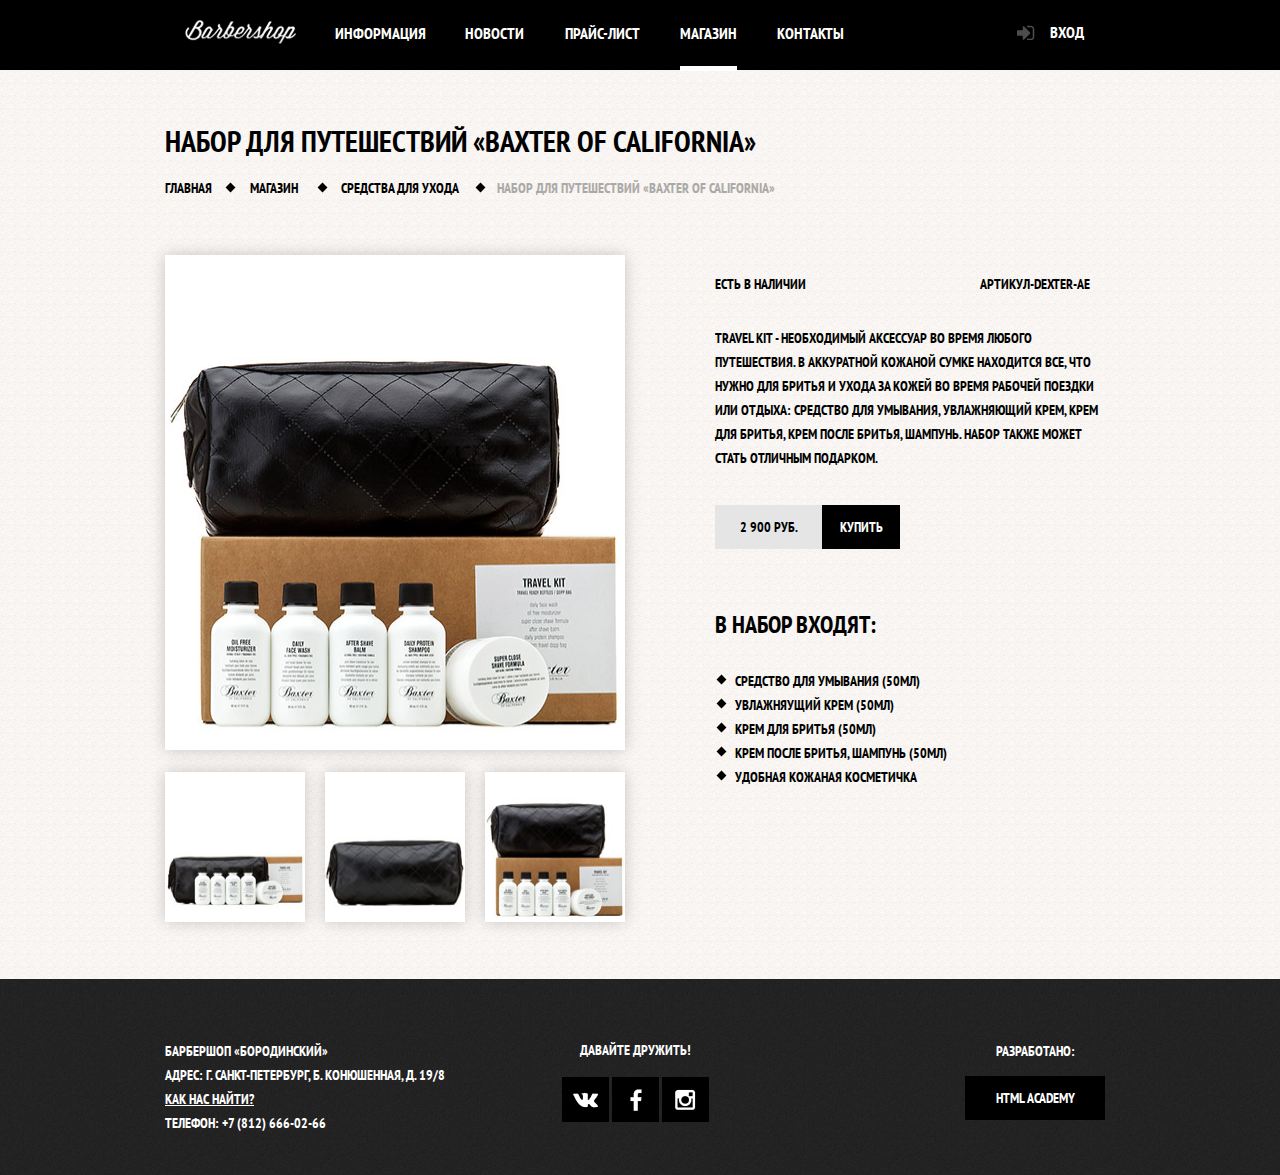
==== commit 0755aea1: "сверстана страница catalog-item" ====
--- a/catalog-item.html
+++ b/catalog-item.html
@@ -7,7 +7,7 @@
         <link href="css/normalize.css" rel="stylesheet">
         <link href="css/style.css" rel="stylesheet">
     </head>
-    <body class="catalog">
+    <body class="catalog catalog-item">
         <header class="main-header">
             <div class="container clearfix">
                 <a class="logo" href="index.html">Barbershop</a>
@@ -26,34 +26,36 @@
             </div>
         </header>
         <main class="container clearfix">
-            <h1>Набор для путешествий "Baxter of California"</h1>
+            <h1>Набор для путешествий &laquo;Baxter of California&raquo;</h1>
             <nav class="breadscrumbs">
                 <ul>
                     <li><a href="#">Главная</a></li>
                     <li><a href="#">Магазин</a></li>
-                    <li><a href="#">Средства ухода</a></li>
-                    <li><a class="active" href="catalog-item.html">Набор для путешествий "Baxter of California"</a></li>
+                    <li><a href="#">Средства для ухода</a></li>
+                    <li><a class="active" href="catalog-item.html">Набор для путешествий &laquo;Baxter of California&raquo;</a></li>
                 </ul>
             </nav>
             <figure class="gallery">
-                <img src="img/baxter1.jpg" width="470" height="490" alt="Набор для путешествий Baxter of California">
+                <img src="img/baxter1.jpg" width="460" height="495" alt="Набор для путешествий Baxter of California">
                 <img src="img/baxter2.jpg" width="140" height="150" alt="Набор для путешествий Baxter of California">
                 <img src="img/baxter3.jpg" width="140" height="150" alt="Набор для путешествий Baxter of California">
                 <img src="img/baxter4.jpg" width="140" height="150" alt="Набор для путешествий Baxter of California">
             </figure>
         
             <section class="information">
-                <span class="information-available">В наличии</span>
+                <span class="information-available">есть в наличии</span>
                 <span class="information-code">Артикул-DEXTER-AE</span>
                 <p class="information-describe">
                     TRAVEL KIT - необходимый аксессуар во время любого путешествия. В аккуратной кожаной  сумке находится все, что нужно для бритья и ухода за кожей во время рабочей поездки или отдыха: средство для умывания, увлажняющий крем, крем для бритья, крем после бритья, шампунь. Набор также может стать отличным подарком.
                 </p>
-                <div class="information-price">
-                    2900 руб.
+                <div class="price">
+                    <div class="price-block">
+                        2 900 руб.
+                    </div>
                     <a class="buy" href="#">Купить</a>
                 </div>
                 <h2>В набор входят:</h2>
-                <ul>
+                <ul class="set">
                     <li>Средство для умывания (50мл)</li>
                     <li>Увлажняущий крем (50мл)</li>
                     <li>Крем для бритья (50мл)</li>
--- a/css/style.css
+++ b/css/style.css
@@ -684,20 +684,81 @@
 }
 
 /*Catalog-item*/
+
 .breadscrumbs li {
     display: inline-block;
 }
 
+.catalog-item .breadscrumbs {
+    margin-bottom: 55px;
+}
+
 .gallery {
     float: left;
-    width: 470px;
+    width: 460px;
     margin: 0;
-    
+}
+
+.gallery img {
+    margin-right: 17px;
+    box-shadow: 0px 0px 15px 0px rgba(0, 1, 1, 0.2);
+}
+
+.gallery img:first-child {
+    margin-bottom: 15px;
+    margin-right: 0;
+}
+
+.gallery img:last-child {
+    margin-right: 0;
 }
 
 .information {
     float: right;
     width: 390px;
+    padding-top: 17px;
+}
+
+.information-code {
+    float: right;
+    margin-right: 15px;
+}
+
+.information p {
+    margin-top: 30px;
+    margin-bottom: 35px;
+}
+
+.catalog-item .price {
+    margin-left: 0;
+    margin-bottom: 60px;
+}
+
+.information h2 {
+    margin-bottom: 29px;
+    font-size: 24px;
+    line-height: 30px;
+    text-align: left;
+}
+
+.set {
+    padding-left: 20px;
+    list-style: none;
+}
+
+.set li {
+    position: relative;
+}
+
+.set li:before {
+    position: absolute;
+    transform: rotate(45deg);
+    left: -17px;
+    top: 7px;
+    content: "";
+    width: 7px;
+    height: 7px;
+    background-color: black;
 }
 
 /*Catalog*/
@@ -756,6 +817,17 @@
     background-color: black;
 }
 
+.breadscrumbs li:nth-child(3)::after {
+    position: absolute;
+    transform: rotate(45deg);
+    left: 312px;
+    top: 8px;
+    content: "";
+    width: 7px;
+    height: 7px;
+    background-color: black;
+}
+
 .breadscrumbs a {
     text-decoration: none;
     color: black;
@@ -766,6 +838,7 @@
 }
 
 .filters {
+    position: relative;
     float: left;
     width: 220px;
     margin-right: 20px;
@@ -774,7 +847,7 @@
 .filters h2 {
     font-size: 24px;
     line-height: 30px;
-    margin-bottom: 28px;
+    margin-bottom: 30px;
 }
 
 .filters ul {
@@ -787,13 +860,105 @@
 }
 
 .filters-makers {
-    margin-bottom: 45px;
+    margin-bottom: 50px;
+}
+
+.filters-form label {
+    display: block;
+    padding-top: 3px;
+    margin-left: 15px;
+    margin-bottom: 16px;
+    line-height: 18px;
+    text-align: left;
+}
+
+.filters-products label {
+    padding-top: 0;
+}
+
+.filters-makers input[type="checkbox"] {
+    display: none;
+}
+
+.filters-makers input[type="checkbox"] + .checkbox-indicator {
+    position: absolute;
+    left: 0px;
+    width: 17px;
+    height: 17px;
+    border: 2px solid black;
+}
+
+.filters-makers input[type="checkbox"]:checked + .checkbox-indicator::before,
+.filters-makers input[type="checkbox"]:checked + .checkbox-indicator::after {
+  content: "";
+  position: absolute;
+  top: 8px;
+  left: 1px;
+
+  width: 15px;
+  height: 2px;
+
+  background-color: #000000;
+}
+
+.filters-makers input[type="checkbox"]:checked + .checkbox-indicator::before {
+  transform: rotate(45deg);
+}
+
+.filters-makers input[type="checkbox"]:checked + .checkbox-indicator::after {
+  transform: rotate(-45deg);
+}
+
+.filters-products input[type="radio"] {
+    display: none;
+}
+
+.filters-products input[type="radio"] + .radio-indicator {
+    position: absolute;
+    left: 0px;
+    width: 16px;
+    height: 16px;
+    border: 2px solid black;
+    border-radius: 20px;
+}
+
+.filters-products input[type="radio"]:checked + .radio-indicator::before {
+    content: "";
+    position: absolute;
+    top: 4px;
+    left: 4px;
+    width: 8px;
+    height: 8px;
+    background-color: #000000;
+    border-radius: 20px;
+}
+
+.show-btn {
+    display: block;
+    margin-top: 55px;
+    padding: 10px 0;
+    width: 112px;
+    font-size: 13px;
+    text-align: center;
+    text-decoration: none;
+    color: white;
+    background-color: black;
 }
 
 .products {
     float: right;
     width: 700px;
     margin-top: 28px;
+}
+
+.show-btn:hover,
+.show-btn:active,
+.buy:active,
+.buy:hover,
+.product-navigation a:hover,
+.product-navigation a:active
+{
+    background-color: #663d15;
 }
 
 .products-product {
@@ -804,7 +969,7 @@
     margin-right: 16px;
     margin-bottom: 20px;
     background-color: white;
-    box-shadow: 0 0 15px 0px;
+    box-shadow: 0px 0px 15px 0px rgba(0, 1, 1, 0.2);
 }
 
 figcaption {
